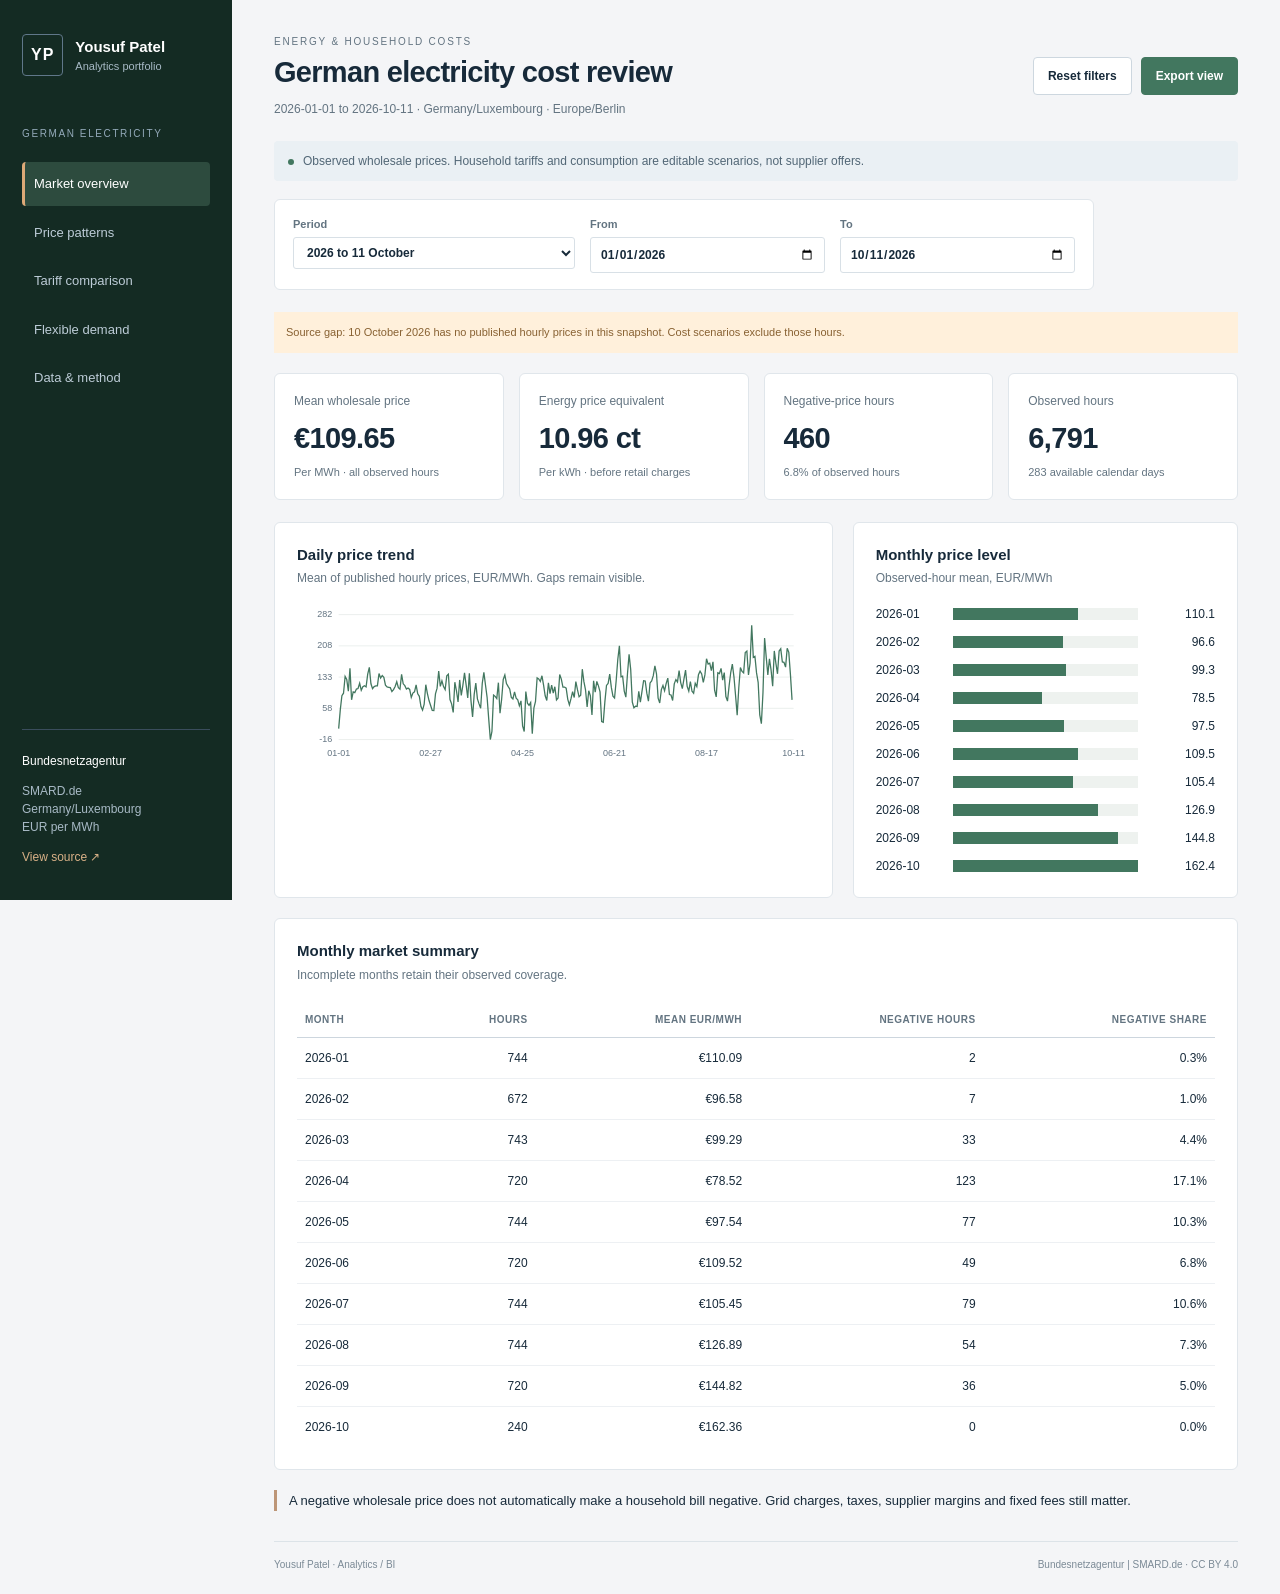
==== german-electricity-dashboard/dashboard/index.html @ cedeea18 "Publish German electricity BI dashboard with verified SMARD data and tariff scenarios" ====
<!doctype html><html lang="en"><head><meta charset="utf-8"><meta name="viewport" content="width=device-width,initial-scale=1"><title>German electricity cost review · Yousuf Patel</title><link rel="stylesheet" href="styles.css"><script src="data.js"></script><script src="app.js" defer></script></head>
<body><aside class="sidebar"><div class="brand"><span class="monogram">YP</span><div>Yousuf Patel<small>Analytics portfolio</small></div></div><p class="nav-label">GERMAN ELECTRICITY</p><nav aria-label="Report pages"><button data-page="overview" class="active">Market overview</button><button data-page="patterns">Price patterns</button><button data-page="tariffs">Tariff comparison</button><button data-page="flexibility">Flexible demand</button><button data-page="quality">Data & method</button></nav><div class="source-card"><strong>Bundesnetzagentur</strong><p>SMARD.de<br>Germany/Luxembourg<br>EUR per MWh</p><a href="https://www.smard.de/en" target="_blank" rel="noopener">View source ↗</a></div></aside>
<main><header><div><p class="eyebrow">ENERGY & HOUSEHOLD COSTS</p><h1 id="pageTitle">German electricity cost review</h1><p class="subtitle" id="periodLabel"></p></div><div class="header-actions"><button id="reset" class="secondary">Reset filters</button><button id="export" class="primary">Export view</button></div></header>
<div class="context"><span class="dot"></span>Observed wholesale prices. Household tariffs and consumption are editable scenarios, not supplier offers.</div>
<section class="filters" aria-label="Report filters"><label>Period<select id="year"><option value="2026">2026 to 11 October</option><option value="2025">2025 full year</option><option value="2024">2024 full year</option><option value="all">All / custom dates</option></select></label><label>From<input type="date" id="from"></label><label>To<input type="date" id="to"></label></section><p id="filterError" role="alert" hidden></p><div id="coverageNote" class="small"></div><div id="content" aria-live="polite"></div><footer><span>Yousuf Patel · Analytics / BI</span><span>Bundesnetzagentur | SMARD.de · CC BY 4.0</span></footer></main></body></html>
---- german-electricity-dashboard/dashboard/styles.css ----
:root{--ink:#172a3a;--muted:#637481;--paper:#f4f5f7;--nav:#142b23;--blue:#42775f;--blue-light:#e9f0f5;--line:#e0e6eb;--orange:#ad572b;--red:#a53b37;--green:#34765b}
*{box-sizing:border-box}body{margin:0;background:var(--paper);color:var(--ink);font:14px/1.5 "Segoe UI",Arial,sans-serif}button,input,select{font:inherit}button{cursor:pointer}button:focus-visible,a:focus-visible,input:focus-visible,select:focus-visible{outline:3px solid #c28750;outline-offset:3px}.sidebar{width:232px;background:var(--nav);color:#fff;position:fixed;inset:0 auto 0 0;padding:34px 22px;display:flex;flex-direction:column}.brand{display:flex;align-items:center;gap:12px;font-weight:600;font-size:15px}.brand small{display:block;color:#a8bac6;font-size:11px;font-weight:400}.monogram{border:1px solid #607789;border-radius:4px;padding:8px;font-size:16px;letter-spacing:1px}.nav-label{font-size:10px;letter-spacing:1.6px;color:#93a9b9;margin-top:50px;margin-bottom:16px}nav button{display:block;width:100%;text-align:left;padding:12px;margin:5px 0;border:0;border-radius:4px;background:transparent;color:#bdccd7;font-size:13px}nav button:hover{background:#213d31}nav button.active{background:#2d4b3e;color:#fff;border-left:3px solid #dda977;padding-left:9px}#exceptionBadge{float:right;background:#475e70;border-radius:3px;padding:0 6px;font-size:11px}.source-card{margin-top:auto;border-top:1px solid #3a4d5c;padding-top:22px;font-size:12px}.source-card strong{font-weight:500}.source-card p{color:#a8bac6}.source-card a{color:#d9b187;text-decoration:none}main{margin-left:232px;padding:34px 42px 22px;max-width:1780px}header{display:flex;align-items:center;justify-content:space-between;gap:20px}.eyebrow{font-size:10px;letter-spacing:1.8px;color:var(--muted);margin:0 0 6px}h1{font-size:29px;line-height:1.2;letter-spacing:-.7px;font-weight:600;margin:0}.subtitle{color:var(--muted);font-size:12px;margin:10px 0 0}.header-actions{display:flex;gap:9px}.primary,.secondary{padding:9px 14px;border-radius:4px;font-size:12px;font-weight:600}.primary{background:var(--blue);border:1px solid var(--blue);color:white}.secondary{background:white;border:1px solid #cdd7df;color:var(--ink)}.context{margin:23px 0 18px;padding:11px 14px;background:#eaf0f4;color:#526776;font-size:12px;border-radius:4px}.dot{display:inline-block;width:6px;height:6px;background:var(--blue);border-radius:50%;margin-right:9px}.filters{display:grid;grid-template-columns:1fr 1fr 1.65fr 1.7fr 1.25fr;gap:15px;background:white;border:1px solid var(--line);padding:16px 18px;border-radius:6px;margin-bottom:22px}.filters label{font-size:11px;font-weight:600;color:var(--muted)}input,select{display:block;width:100%;margin-top:5px;padding:7px 9px;border:1px solid #d8e0e6;border-radius:3px;color:var(--ink);background:white;font-size:12px}.kpis{display:grid;grid-template-columns:repeat(4,1fr);gap:15px;margin-bottom:22px}.kpi{background:white;border:1px solid var(--line);border-radius:6px;padding:18px 19px}.kpi .label{font-size:12px;color:var(--muted)}.kpi .value{font-size:29px;font-weight:600;letter-spacing:-.6px;margin:7px 0 4px;font-variant-numeric:tabular-nums}.kpi .note{font-size:11px;color:var(--muted)}.warning{color:var(--orange)}.positive{color:var(--green)}.grid{display:grid;grid-template-columns:1.45fr 1fr;gap:20px;margin-bottom:20px}.panel{background:white;border:1px solid var(--line);border-radius:6px;padding:22px;min-width:0;margin-bottom:20px}.grid .panel{margin:0}.panel h2{font-size:15px;font-weight:600;line-height:1.3;margin:0 0 5px}.panel .description{font-size:12px;color:var(--muted);margin:0 0 18px}.panel-head{display:flex;justify-content:space-between;align-items:start}.tag{background:#eef2f5;padding:3px 7px;border-radius:3px;font-size:10px;color:var(--muted);white-space:nowrap}.chart{width:100%;display:block}.legend{display:flex;gap:20px;color:var(--muted);font-size:11px;margin-top:8px}.legend span:before{content:"";display:inline-block;width:15px;height:3px;background:var(--blue);vertical-align:middle;margin-right:6px}.legend span.budget:before{background:#bd9677}.finding{font-size:13px;line-height:1.65;padding-left:12px;border-left:3px solid #bd9677;margin-top:16px}.finding strong{font-weight:600}table{border-collapse:collapse;width:100%;font-size:12px}th{text-align:left;font-size:10px;text-transform:uppercase;letter-spacing:.5px;color:var(--muted);border-bottom:1px solid #cdd6de;padding:10px 8px;white-space:nowrap}td{border-bottom:1px solid #edf0f3;padding:11px 8px;vertical-align:top}th.numeric,td.numeric{text-align:right;font-variant-numeric:tabular-nums;white-space:nowrap}tbody tr:last-child td{border-bottom:0}tbody tr:hover{background:#f7f9fb}.table-wrap{overflow:auto}.bar-track{height:5px;border-radius:3px;background:#edf1f4;max-width:200px;margin-top:5px;overflow:hidden}.bar-fill{height:100%;background:var(--blue)}.bar-fill.over{background:var(--orange)}.status{font-size:10px;padding:3px 6px;border-radius:3px;background:#edf5ef;color:var(--green);white-space:nowrap}.status.over{background:#fbefe7;color:var(--orange)}.status.neutral{background:#eef1f4;color:var(--muted)}.quiet{color:var(--muted)}.empty{padding:40px 20px;text-align:center;color:var(--muted);font-size:13px}.small{font-size:11px;color:var(--muted)}.budget-input{width:125px;margin:0 0 0 auto;text-align:right}.notes{font-size:12px;color:var(--muted);line-height:1.7}.notes p{margin:9px 0}details{margin-top:18px;border-top:1px solid var(--line);padding-top:12px}summary{font-size:12px;cursor:pointer;color:var(--blue);font-weight:600}.text-button{border:0;background:transparent;color:var(--blue);padding:0;text-align:left}.row-actions{display:flex;gap:10px;margin:18px 0}footer{display:flex;justify-content:space-between;color:#7b8a96;border-top:1px solid #dce3e8;margin-top:30px;padding-top:15px;font-size:10px}#filterError{background:#fff0ed;color:var(--red);padding:12px}svg text{font-family:"Segoe UI",Arial,sans-serif;font-size:14px;fill:#637482}
@media(max-width:1150px){main{padding:25px}.sidebar{width:205px}main{margin-left:205px}.filters{grid-template-columns:repeat(3,1fr)}.kpi .value{font-size:25px}.grid{grid-template-columns:1fr}.kpis{grid-template-columns:repeat(2,1fr)}}@media(max-width:720px){.sidebar{position:static;width:auto;padding:18px;display:block}.brand{float:left}.nav-label,.source-card{display:none}nav{display:flex;overflow:auto;clear:both;padding-top:14px;gap:5px}nav button{white-space:nowrap;width:auto;padding:8px;font-size:11px}main{margin:0;padding:20px 15px}header{align-items:start}h1{font-size:24px}.header-actions{flex-direction:column}.filters{grid-template-columns:repeat(2,1fr);gap:12px}.kpis{gap:10px}.kpi{padding:14px}.panel{padding:16px}footer{gap:20px}.kpi .value{font-size:24px}}@media print{.sidebar,.header-actions,.filters,footer,.row-actions{display:none}main{margin:0;padding:10px}.panel,.kpi{break-inside:avoid}.context{font-size:10px}.grid{grid-template-columns:1fr 1fr}}

.filters{grid-template-columns:1.2fr 1fr 1fr;max-width:820px}.horizontal-bars{display:grid;gap:10px}.bar-row{display:grid;grid-template-columns:65px 1fr 65px;gap:12px;align-items:center;font-size:12px}.bar-row>div{height:12px;background:#eef2ef}.bar-row i{display:block;height:100%;min-width:1px}.bar-row strong{text-align:right;font-weight:500}.assumption-grid{display:grid;grid-template-columns:repeat(3,1fr);gap:20px}.assumption-grid label{font-size:12px}.heatmap{display:grid;grid-template-columns:40px repeat(24,minmax(15px,1fr));gap:4px;min-width:680px}.heat-cell{height:30px;border-radius:2px}.heat-hour,.heat-day{font-size:10px;color:#647482}.panel:has(.heatmap){overflow:auto}#coverageNote:not(:empty){margin:0 0 20px;padding:12px;background:#fff0db;color:#886132}@media(max-width:720px){.filters,.assumption-grid{grid-template-columns:1fr 1fr}.filters label:first-child{grid-column:1/-1}.assumption-grid{gap:12px}}
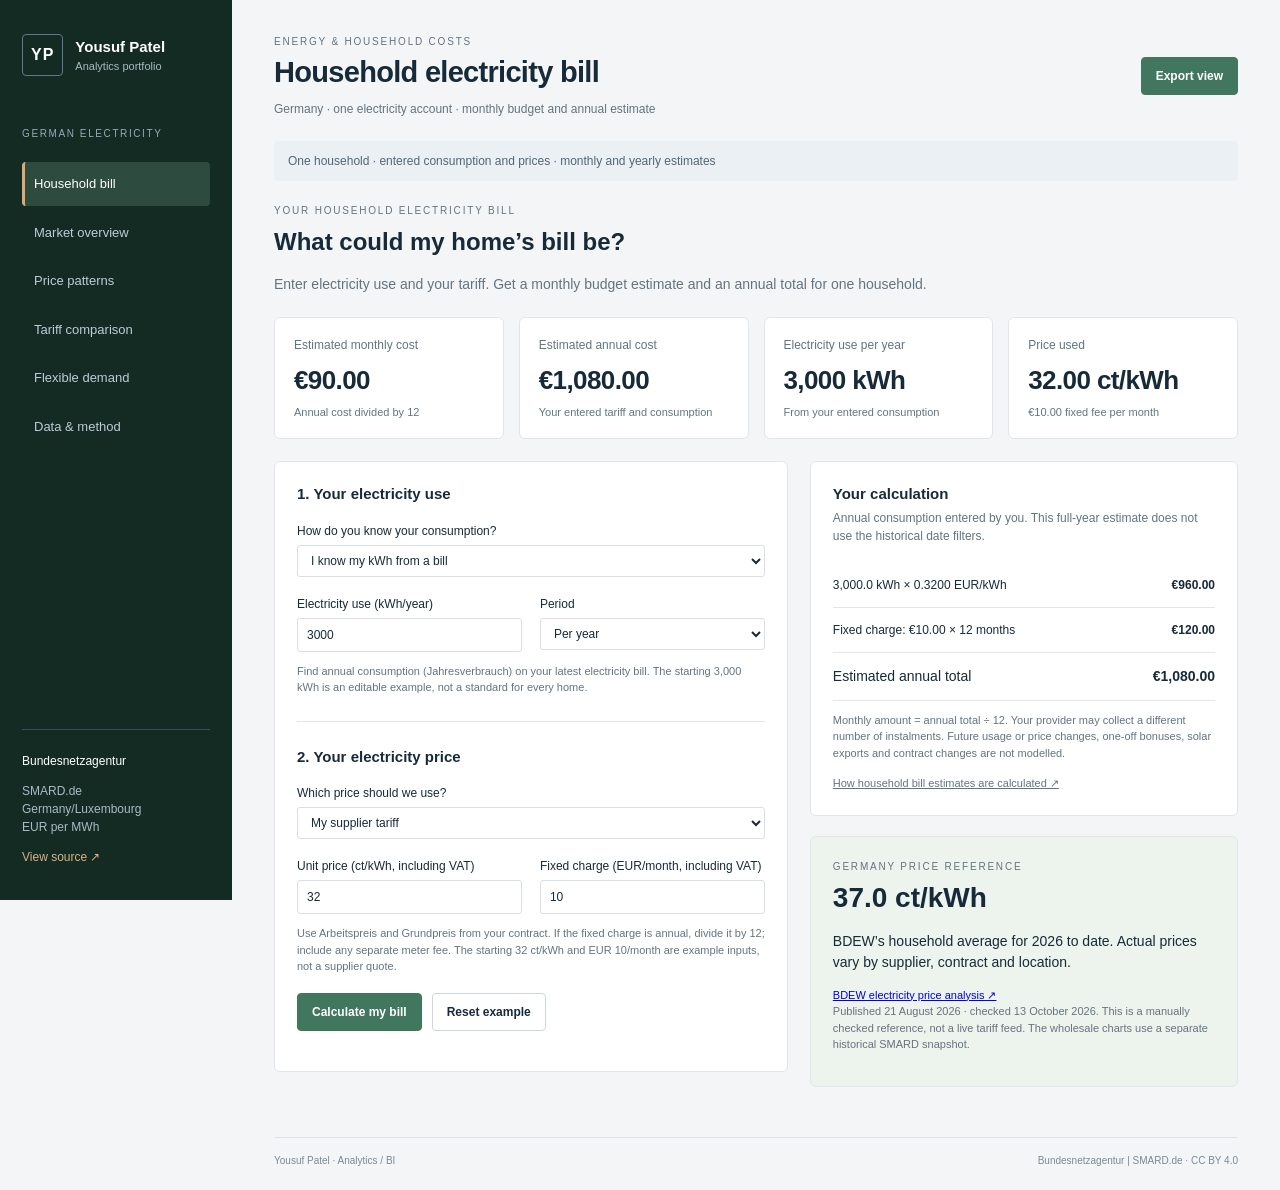
==== commit 6879f61d: "Add household bill inputs, appliance estimate and documented price reference" ====
--- a/german-electricity-dashboard/dashboard/index.html
+++ b/german-electricity-dashboard/dashboard/index.html
@@ -1,5 +1,5 @@
-<!doctype html><html lang="en"><head><meta charset="utf-8"><meta name="viewport" content="width=device-width,initial-scale=1"><title>German electricity cost review · Yousuf Patel</title><link rel="stylesheet" href="styles.css"><script src="data.js"></script><script src="app.js" defer></script></head>
-<body><aside class="sidebar"><div class="brand"><span class="monogram">YP</span><div>Yousuf Patel<small>Analytics portfolio</small></div></div><p class="nav-label">GERMAN ELECTRICITY</p><nav aria-label="Report pages"><button data-page="overview" class="active">Market overview</button><button data-page="patterns">Price patterns</button><button data-page="tariffs">Tariff comparison</button><button data-page="flexibility">Flexible demand</button><button data-page="quality">Data & method</button></nav><div class="source-card"><strong>Bundesnetzagentur</strong><p>SMARD.de<br>Germany/Luxembourg<br>EUR per MWh</p><a href="https://www.smard.de/en" target="_blank" rel="noopener">View source ↗</a></div></aside>
+<!doctype html><html lang="en"><head><meta charset="utf-8"><meta name="viewport" content="width=device-width,initial-scale=1"><title>German electricity cost review · Yousuf Patel</title><link rel="stylesheet" href="styles.css"><script src="data.js"></script><script src="household.js" defer></script><script src="app.js" defer></script></head>
+<body><aside class="sidebar"><div class="brand"><span class="monogram">YP</span><div>Yousuf Patel<small>Analytics portfolio</small></div></div><p class="nav-label">GERMAN ELECTRICITY</p><nav aria-label="Report pages"><button data-page="household" class="active">Household bill</button><button data-page="overview">Market overview</button><button data-page="patterns">Price patterns</button><button data-page="tariffs">Tariff comparison</button><button data-page="flexibility">Flexible demand</button><button data-page="quality">Data & method</button></nav><div class="source-card"><strong>Bundesnetzagentur</strong><p>SMARD.de<br>Germany/Luxembourg<br>EUR per MWh</p><a href="https://www.smard.de/en" target="_blank" rel="noopener">View source ↗</a></div></aside>
 <main><header><div><p class="eyebrow">ENERGY & HOUSEHOLD COSTS</p><h1 id="pageTitle">German electricity cost review</h1><p class="subtitle" id="periodLabel"></p></div><div class="header-actions"><button id="reset" class="secondary">Reset filters</button><button id="export" class="primary">Export view</button></div></header>
 <div class="context"><span class="dot"></span>Observed wholesale prices. Household tariffs and consumption are editable scenarios, not supplier offers.</div>
 <section class="filters" aria-label="Report filters"><label>Period<select id="year"><option value="2026">2026 to 11 October</option><option value="2025">2025 full year</option><option value="2024">2024 full year</option><option value="all">All / custom dates</option></select></label><label>From<input type="date" id="from"></label><label>To<input type="date" id="to"></label></section><p id="filterError" role="alert" hidden></p><div id="coverageNote" class="small"></div><div id="content" aria-live="polite"></div><footer><span>Yousuf Patel · Analytics / BI</span><span>Bundesnetzagentur | SMARD.de · CC BY 4.0</span></footer></main></body></html>
--- a/german-electricity-dashboard/dashboard/styles.css
+++ b/german-electricity-dashboard/dashboard/styles.css
@@ -3,3 +3,5 @@
 @media(max-width:1150px){main{padding:25px}.sidebar{width:205px}main{margin-left:205px}.filters{grid-template-columns:repeat(3,1fr)}.kpi .value{font-size:25px}.grid{grid-template-columns:1fr}.kpis{grid-template-columns:repeat(2,1fr)}}@media(max-width:720px){.sidebar{position:static;width:auto;padding:18px;display:block}.brand{float:left}.nav-label,.source-card{display:none}nav{display:flex;overflow:auto;clear:both;padding-top:14px;gap:5px}nav button{white-space:nowrap;width:auto;padding:8px;font-size:11px}main{margin:0;padding:20px 15px}header{align-items:start}h1{font-size:24px}.header-actions{flex-direction:column}.filters{grid-template-columns:repeat(2,1fr);gap:12px}.kpis{gap:10px}.kpi{padding:14px}.panel{padding:16px}footer{gap:20px}.kpi .value{font-size:24px}}@media print{.sidebar,.header-actions,.filters,footer,.row-actions{display:none}main{margin:0;padding:10px}.panel,.kpi{break-inside:avoid}.context{font-size:10px}.grid{grid-template-columns:1fr 1fr}}
 
 .filters{grid-template-columns:1.2fr 1fr 1fr;max-width:820px}.horizontal-bars{display:grid;gap:10px}.bar-row{display:grid;grid-template-columns:65px 1fr 65px;gap:12px;align-items:center;font-size:12px}.bar-row>div{height:12px;background:#eef2ef}.bar-row i{display:block;height:100%;min-width:1px}.bar-row strong{text-align:right;font-weight:500}.assumption-grid{display:grid;grid-template-columns:repeat(3,1fr);gap:20px}.assumption-grid label{font-size:12px}.heatmap{display:grid;grid-template-columns:40px repeat(24,minmax(15px,1fr));gap:4px;min-width:680px}.heat-cell{height:30px;border-radius:2px}.heat-hour,.heat-day{font-size:10px;color:#647482}.panel:has(.heatmap){overflow:auto}#coverageNote:not(:empty){margin:0 0 20px;padding:12px;background:#fff0db;color:#886132}@media(max-width:720px){.filters,.assumption-grid{grid-template-columns:1fr 1fr}.filters label:first-child{grid-column:1/-1}.assumption-grid{gap:12px}}
+
+[hidden]{display:none!important}.house-intro{margin:22px 0}.house-intro h2{font-size:24px;margin:5px 0}.house-intro p:last-child{color:var(--muted)}.house-layout{display:grid;grid-template-columns:1.2fr 1fr;gap:22px}.house-inputs{display:grid;grid-template-columns:1fr 1fr;gap:18px;margin-top:18px}.house-select{display:block;margin:18px 0;font-size:12px}.house-inputs label{font-size:12px}.house-divider{border-top:1px solid var(--line);margin:25px 0}.house-equation{display:flex;justify-content:space-between;gap:18px;padding:13px 0;border-bottom:1px solid var(--line);font-size:12px}.house-equation strong{white-space:nowrap}.house-equation.total{font-size:14px}.benchmark{background:#edf3ed}.benchmark h2{font-size:28px}.house-error{background:#fff0ed;color:var(--red);padding:12px}.house-results .value{font-size:26px}@media(max-width:1150px){.house-layout{grid-template-columns:1fr}}@media(max-width:720px){.house-results .value{font-size:21px}.house-inputs{gap:12px}.house-intro h2{font-size:21px}}
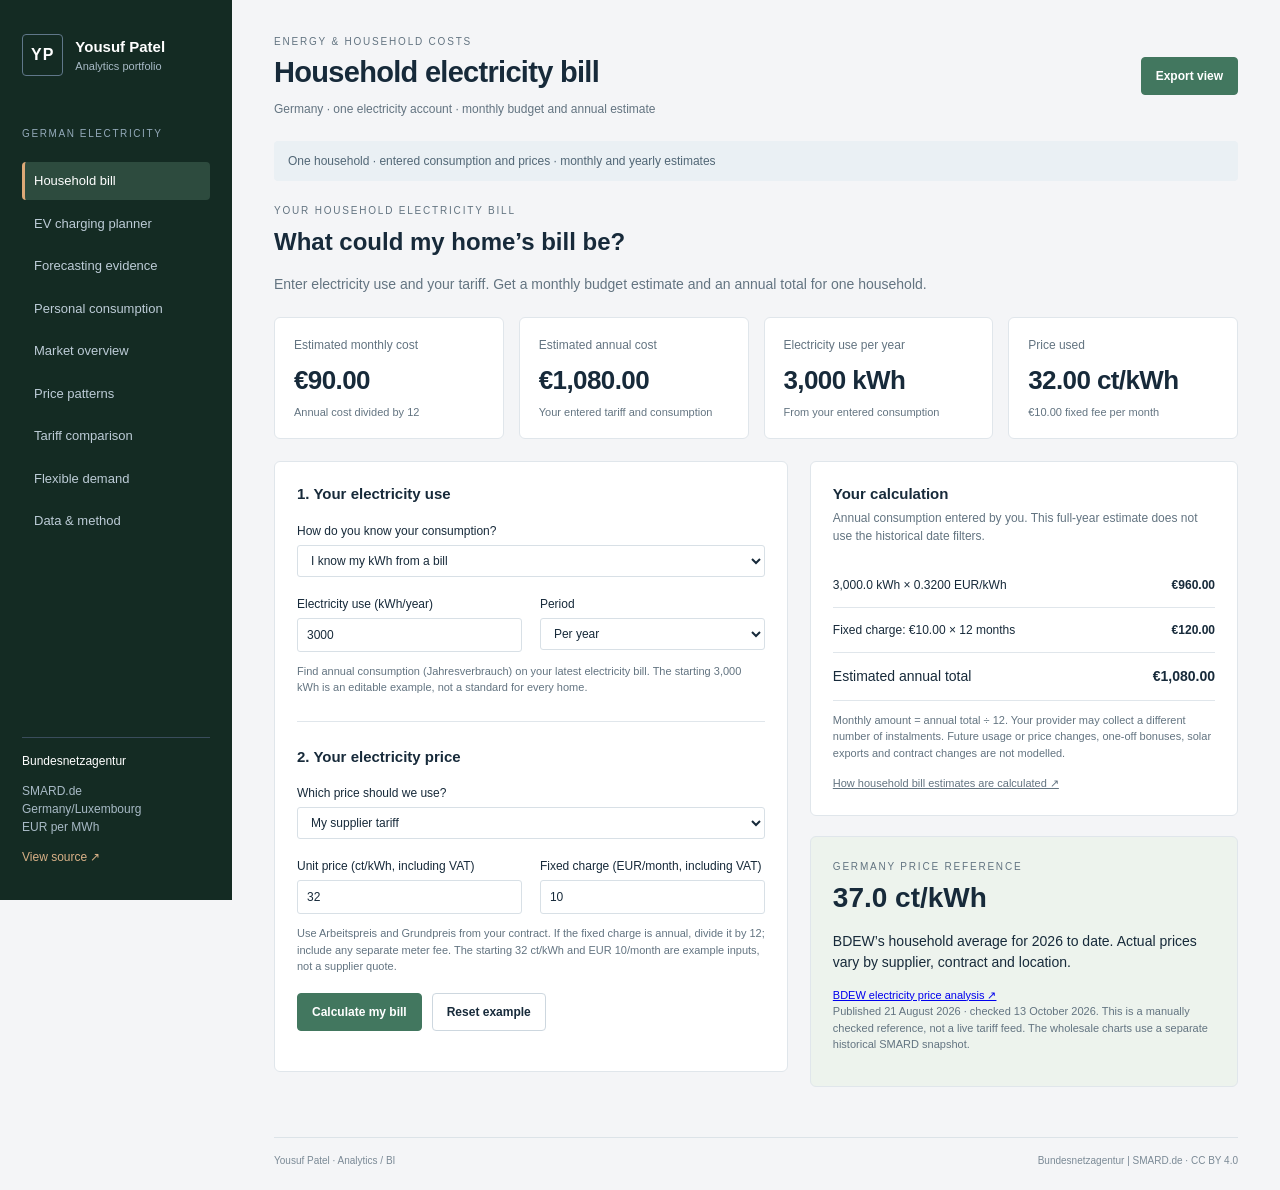
==== commit 7e737356: "Publish constrained EV scheduler and chronological seasonal, LightGBM and Chronos benchmarks" ====
--- a/german-electricity-dashboard/dashboard/index.html
+++ b/german-electricity-dashboard/dashboard/index.html
@@ -1,5 +1,5 @@
-<!doctype html><html lang="en"><head><meta charset="utf-8"><meta name="viewport" content="width=device-width,initial-scale=1"><title>German electricity cost review · Yousuf Patel</title><link rel="stylesheet" href="styles.css"><script src="data.js"></script><script src="household.js" defer></script><script src="app.js" defer></script></head>
-<body><aside class="sidebar"><div class="brand"><span class="monogram">YP</span><div>Yousuf Patel<small>Analytics portfolio</small></div></div><p class="nav-label">GERMAN ELECTRICITY</p><nav aria-label="Report pages"><button data-page="household" class="active">Household bill</button><button data-page="overview">Market overview</button><button data-page="patterns">Price patterns</button><button data-page="tariffs">Tariff comparison</button><button data-page="flexibility">Flexible demand</button><button data-page="quality">Data & method</button></nav><div class="source-card"><strong>Bundesnetzagentur</strong><p>SMARD.de<br>Germany/Luxembourg<br>EUR per MWh</p><a href="https://www.smard.de/en" target="_blank" rel="noopener">View source ↗</a></div></aside>
+<!doctype html><html lang="en"><head><meta charset="utf-8"><meta name="viewport" content="width=device-width,initial-scale=1"><title>German electricity cost review · Yousuf Patel</title><link rel="stylesheet" href="styles.css"><script src="data.js"></script><script src="household.js" defer></script><script src="forecast-data.js" defer></script><script src="energy-core.js" defer></script><script src="energy-lab.js" defer></script><script src="app.js" defer></script></head>
+<body><aside class="sidebar"><div class="brand"><span class="monogram">YP</span><div>Yousuf Patel<small>Analytics portfolio</small></div></div><p class="nav-label">GERMAN ELECTRICITY</p><nav aria-label="Report pages"><button data-page="household" class="active">Household bill</button><button data-page="ev">EV charging planner</button><button data-page="forecast">Forecasting evidence</button><button data-page="consumption">Personal consumption</button><button data-page="overview">Market overview</button><button data-page="patterns">Price patterns</button><button data-page="tariffs">Tariff comparison</button><button data-page="flexibility">Flexible demand</button><button data-page="quality">Data & method</button></nav><div class="source-card"><strong>Bundesnetzagentur</strong><p>SMARD.de<br>Germany/Luxembourg<br>EUR per MWh</p><a href="https://www.smard.de/en" target="_blank" rel="noopener">View source ↗</a></div></aside>
 <main><header><div><p class="eyebrow">ENERGY & HOUSEHOLD COSTS</p><h1 id="pageTitle">German electricity cost review</h1><p class="subtitle" id="periodLabel"></p></div><div class="header-actions"><button id="reset" class="secondary">Reset filters</button><button id="export" class="primary">Export view</button></div></header>
 <div class="context"><span class="dot"></span>Observed wholesale prices. Household tariffs and consumption are editable scenarios, not supplier offers.</div>
 <section class="filters" aria-label="Report filters"><label>Period<select id="year"><option value="2026">2026 to 11 October</option><option value="2025">2025 full year</option><option value="2024">2024 full year</option><option value="all">All / custom dates</option></select></label><label>From<input type="date" id="from"></label><label>To<input type="date" id="to"></label></section><p id="filterError" role="alert" hidden></p><div id="coverageNote" class="small"></div><div id="content" aria-live="polite"></div><footer><span>Yousuf Patel · Analytics / BI</span><span>Bundesnetzagentur | SMARD.de · CC BY 4.0</span></footer></main></body></html>
--- a/german-electricity-dashboard/dashboard/styles.css
+++ b/german-electricity-dashboard/dashboard/styles.css
@@ -5,3 +5,5 @@
 .filters{grid-template-columns:1.2fr 1fr 1fr;max-width:820px}.horizontal-bars{display:grid;gap:10px}.bar-row{display:grid;grid-template-columns:65px 1fr 65px;gap:12px;align-items:center;font-size:12px}.bar-row>div{height:12px;background:#eef2ef}.bar-row i{display:block;height:100%;min-width:1px}.bar-row strong{text-align:right;font-weight:500}.assumption-grid{display:grid;grid-template-columns:repeat(3,1fr);gap:20px}.assumption-grid label{font-size:12px}.heatmap{display:grid;grid-template-columns:40px repeat(24,minmax(15px,1fr));gap:4px;min-width:680px}.heat-cell{height:30px;border-radius:2px}.heat-hour,.heat-day{font-size:10px;color:#647482}.panel:has(.heatmap){overflow:auto}#coverageNote:not(:empty){margin:0 0 20px;padding:12px;background:#fff0db;color:#886132}@media(max-width:720px){.filters,.assumption-grid{grid-template-columns:1fr 1fr}.filters label:first-child{grid-column:1/-1}.assumption-grid{gap:12px}}
 
 [hidden]{display:none!important}.house-intro{margin:22px 0}.house-intro h2{font-size:24px;margin:5px 0}.house-intro p:last-child{color:var(--muted)}.house-layout{display:grid;grid-template-columns:1.2fr 1fr;gap:22px}.house-inputs{display:grid;grid-template-columns:1fr 1fr;gap:18px;margin-top:18px}.house-select{display:block;margin:18px 0;font-size:12px}.house-inputs label{font-size:12px}.house-divider{border-top:1px solid var(--line);margin:25px 0}.house-equation{display:flex;justify-content:space-between;gap:18px;padding:13px 0;border-bottom:1px solid var(--line);font-size:12px}.house-equation strong{white-space:nowrap}.house-equation.total{font-size:14px}.benchmark{background:#edf3ed}.benchmark h2{font-size:28px}.house-error{background:#fff0ed;color:var(--red);padding:12px}.house-results .value{font-size:26px}@media(max-width:1150px){.house-layout{grid-template-columns:1fr}}@media(max-width:720px){.house-results .value{font-size:21px}.house-inputs{gap:12px}.house-intro h2{font-size:21px}}
+
+.lab-toolbar{display:flex;align-items:center;justify-content:space-between;gap:18px;margin:20px 0}.lab-tag{font-size:10px;letter-spacing:1px;color:var(--muted)}.lab-checkbox{display:flex;align-items:center;gap:10px;margin-top:18px;font-size:12px}.lab-checkbox input{width:16px;margin:0}.lab-toolbar button{padding:7px 10px}.house-results .kpi{min-width:0}.house-results .value{overflow-wrap:anywhere}.source-card{padding-top:14px}.sidebar nav button{padding-top:9px;padding-bottom:9px}@media(max-width:720px){.lab-toolbar{align-items:start}.lab-toolbar>div{white-space:nowrap}.lab-tag{max-width:170px}}
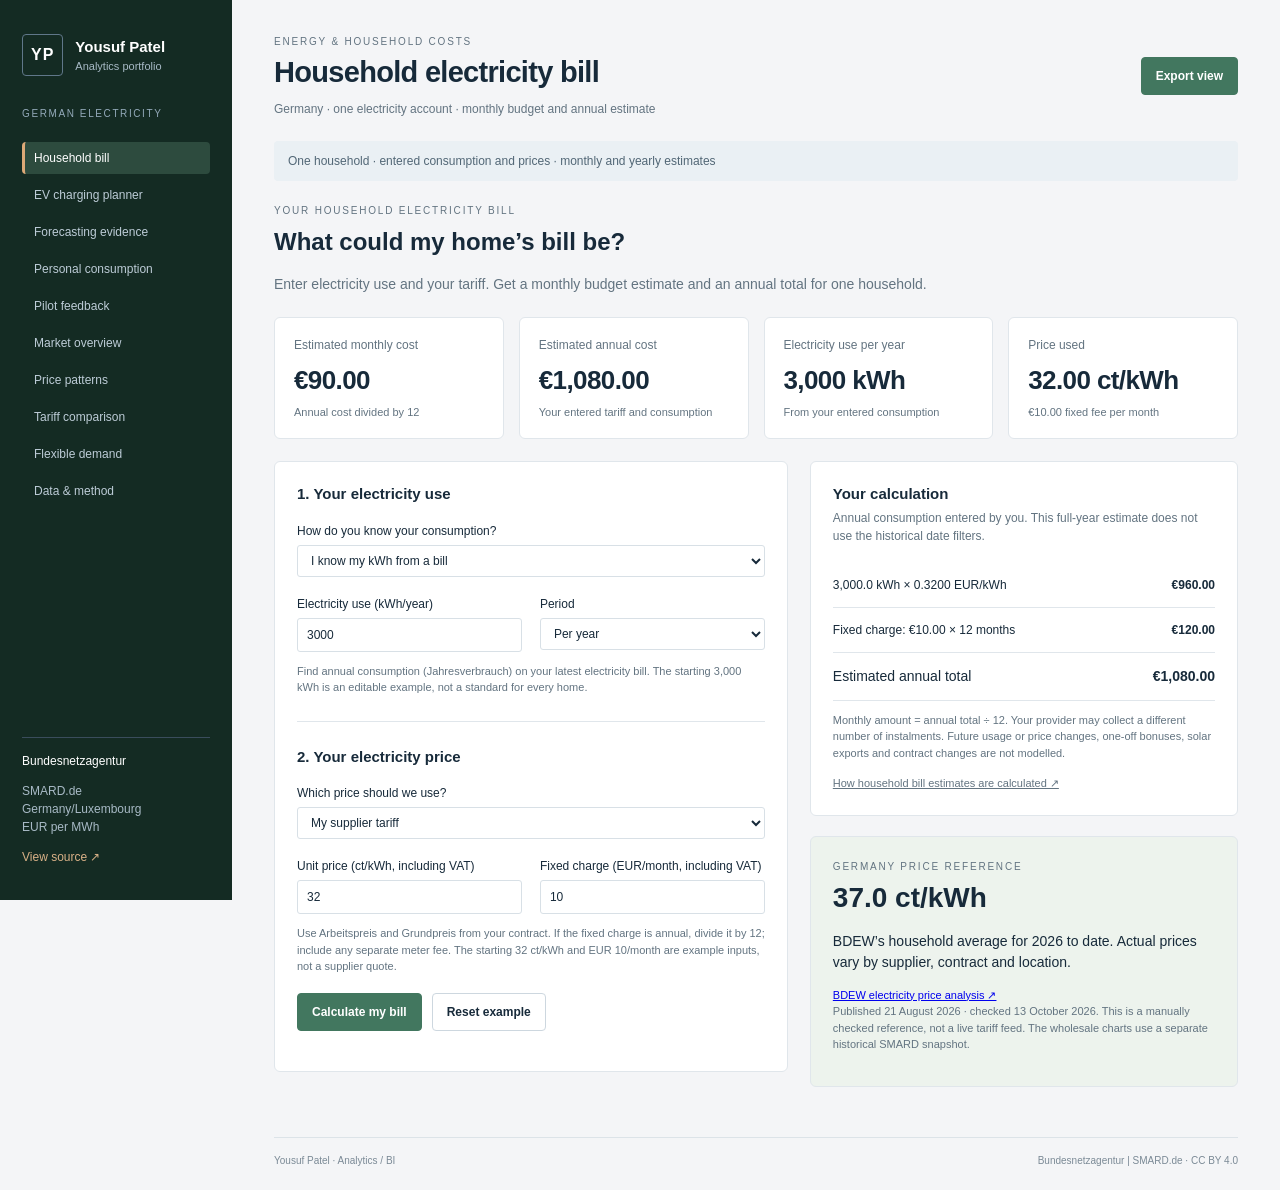
==== commit 2abc4284: "Publish preregistered V2 rolling comparison, paired intervals, monthly retraining and pilot setup" ====
--- a/german-electricity-dashboard/dashboard/index.html
+++ b/german-electricity-dashboard/dashboard/index.html
@@ -1,5 +1,5 @@
-<!doctype html><html lang="en"><head><meta charset="utf-8"><meta name="viewport" content="width=device-width,initial-scale=1"><title>German electricity cost review · Yousuf Patel</title><link rel="stylesheet" href="styles.css"><script src="data.js"></script><script src="household.js" defer></script><script src="forecast-data.js" defer></script><script src="energy-core.js" defer></script><script src="energy-lab.js" defer></script><script src="app.js" defer></script></head>
-<body><aside class="sidebar"><div class="brand"><span class="monogram">YP</span><div>Yousuf Patel<small>Analytics portfolio</small></div></div><p class="nav-label">GERMAN ELECTRICITY</p><nav aria-label="Report pages"><button data-page="household" class="active">Household bill</button><button data-page="ev">EV charging planner</button><button data-page="forecast">Forecasting evidence</button><button data-page="consumption">Personal consumption</button><button data-page="overview">Market overview</button><button data-page="patterns">Price patterns</button><button data-page="tariffs">Tariff comparison</button><button data-page="flexibility">Flexible demand</button><button data-page="quality">Data & method</button></nav><div class="source-card"><strong>Bundesnetzagentur</strong><p>SMARD.de<br>Germany/Luxembourg<br>EUR per MWh</p><a href="https://www.smard.de/en" target="_blank" rel="noopener">View source ↗</a></div></aside>
+<!doctype html><html lang="en"><head><meta charset="utf-8"><meta name="viewport" content="width=device-width,initial-scale=1"><title>German electricity cost review · Yousuf Patel</title><link rel="stylesheet" href="styles.css"><script src="data.js"></script><script src="household.js" defer></script><script src="forecast-data.js" defer></script><script src="energy-core.js" defer></script><script src="rolling-data.js" defer></script><script src="rolling-lab.js" defer></script><script src="energy-lab.js" defer></script><script src="app.js" defer></script></head>
+<body><aside class="sidebar"><div class="brand"><span class="monogram">YP</span><div>Yousuf Patel<small>Analytics portfolio</small></div></div><p class="nav-label">GERMAN ELECTRICITY</p><nav aria-label="Report pages"><button data-page="household" class="active">Household bill</button><button data-page="ev">EV charging planner</button><button data-page="forecast">Forecasting evidence</button><button data-page="consumption">Personal consumption</button><button data-page="pilot">Pilot feedback</button><button data-page="overview">Market overview</button><button data-page="patterns">Price patterns</button><button data-page="tariffs">Tariff comparison</button><button data-page="flexibility">Flexible demand</button><button data-page="quality">Data & method</button></nav><div class="source-card"><strong>Bundesnetzagentur</strong><p>SMARD.de<br>Germany/Luxembourg<br>EUR per MWh</p><a href="https://www.smard.de/en" target="_blank" rel="noopener">View source ↗</a></div></aside>
 <main><header><div><p class="eyebrow">ENERGY & HOUSEHOLD COSTS</p><h1 id="pageTitle">German electricity cost review</h1><p class="subtitle" id="periodLabel"></p></div><div class="header-actions"><button id="reset" class="secondary">Reset filters</button><button id="export" class="primary">Export view</button></div></header>
 <div class="context"><span class="dot"></span>Observed wholesale prices. Household tariffs and consumption are editable scenarios, not supplier offers.</div>
 <section class="filters" aria-label="Report filters"><label>Period<select id="year"><option value="2026">2026 to 11 October</option><option value="2025">2025 full year</option><option value="2024">2024 full year</option><option value="all">All / custom dates</option></select></label><label>From<input type="date" id="from"></label><label>To<input type="date" id="to"></label></section><p id="filterError" role="alert" hidden></p><div id="coverageNote" class="small"></div><div id="content" aria-live="polite"></div><footer><span>Yousuf Patel · Analytics / BI</span><span>Bundesnetzagentur | SMARD.de · CC BY 4.0</span></footer></main></body></html>
--- a/german-electricity-dashboard/dashboard/styles.css
+++ b/german-electricity-dashboard/dashboard/styles.css
@@ -7,3 +7,5 @@
 [hidden]{display:none!important}.house-intro{margin:22px 0}.house-intro h2{font-size:24px;margin:5px 0}.house-intro p:last-child{color:var(--muted)}.house-layout{display:grid;grid-template-columns:1.2fr 1fr;gap:22px}.house-inputs{display:grid;grid-template-columns:1fr 1fr;gap:18px;margin-top:18px}.house-select{display:block;margin:18px 0;font-size:12px}.house-inputs label{font-size:12px}.house-divider{border-top:1px solid var(--line);margin:25px 0}.house-equation{display:flex;justify-content:space-between;gap:18px;padding:13px 0;border-bottom:1px solid var(--line);font-size:12px}.house-equation strong{white-space:nowrap}.house-equation.total{font-size:14px}.benchmark{background:#edf3ed}.benchmark h2{font-size:28px}.house-error{background:#fff0ed;color:var(--red);padding:12px}.house-results .value{font-size:26px}@media(max-width:1150px){.house-layout{grid-template-columns:1fr}}@media(max-width:720px){.house-results .value{font-size:21px}.house-inputs{gap:12px}.house-intro h2{font-size:21px}}
 
 .lab-toolbar{display:flex;align-items:center;justify-content:space-between;gap:18px;margin:20px 0}.lab-tag{font-size:10px;letter-spacing:1px;color:var(--muted)}.lab-checkbox{display:flex;align-items:center;gap:10px;margin-top:18px;font-size:12px}.lab-checkbox input{width:16px;margin:0}.lab-toolbar button{padding:7px 10px}.house-results .kpi{min-width:0}.house-results .value{overflow-wrap:anywhere}.source-card{padding-top:14px}.sidebar nav button{padding-top:9px;padding-bottom:9px}@media(max-width:720px){.lab-toolbar{align-items:start}.lab-toolbar>div{white-space:nowrap}.lab-tag{max-width:170px}}
+
+textarea{display:block;width:100%;font:inherit;border:1px solid var(--line);border-radius:4px;padding:10px;margin-top:8px}.sidebar nav button{font-size:12px;padding-top:7px;padding-bottom:7px}.nav-label{margin-top:30px}
